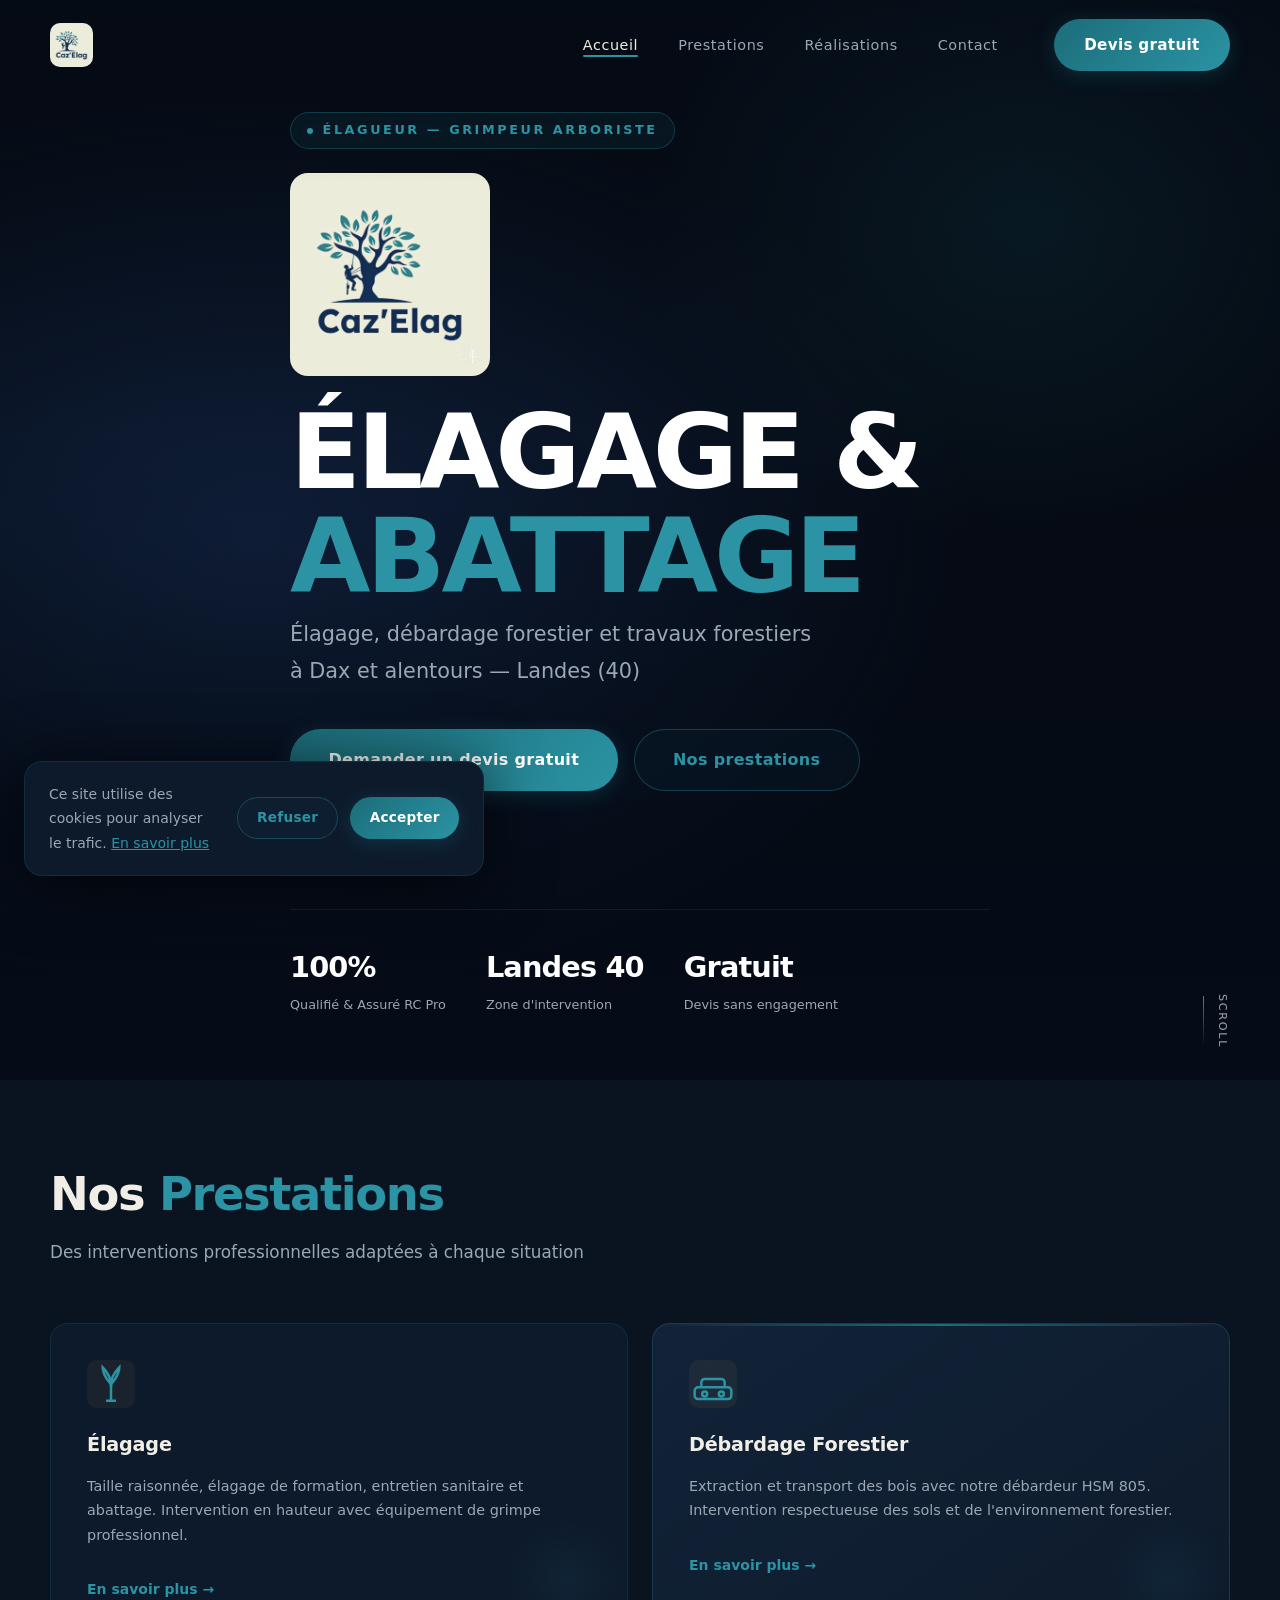
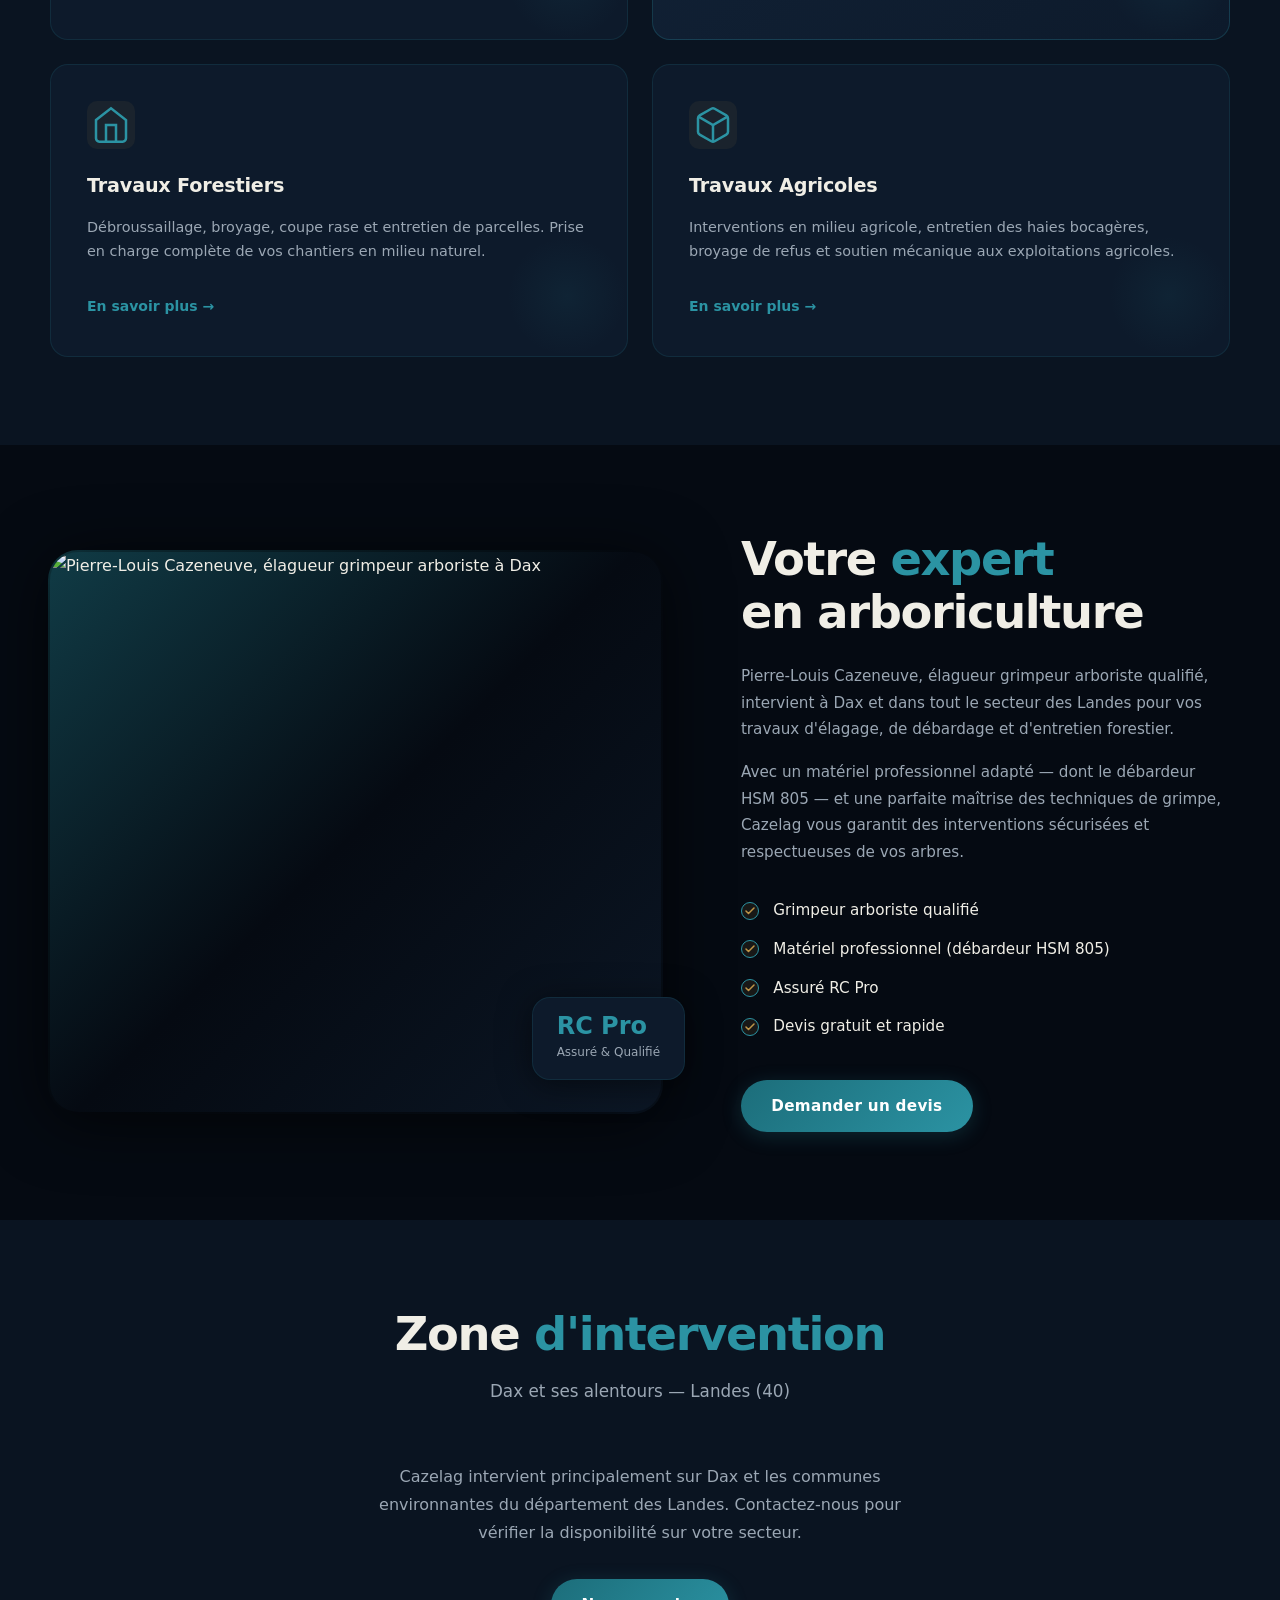
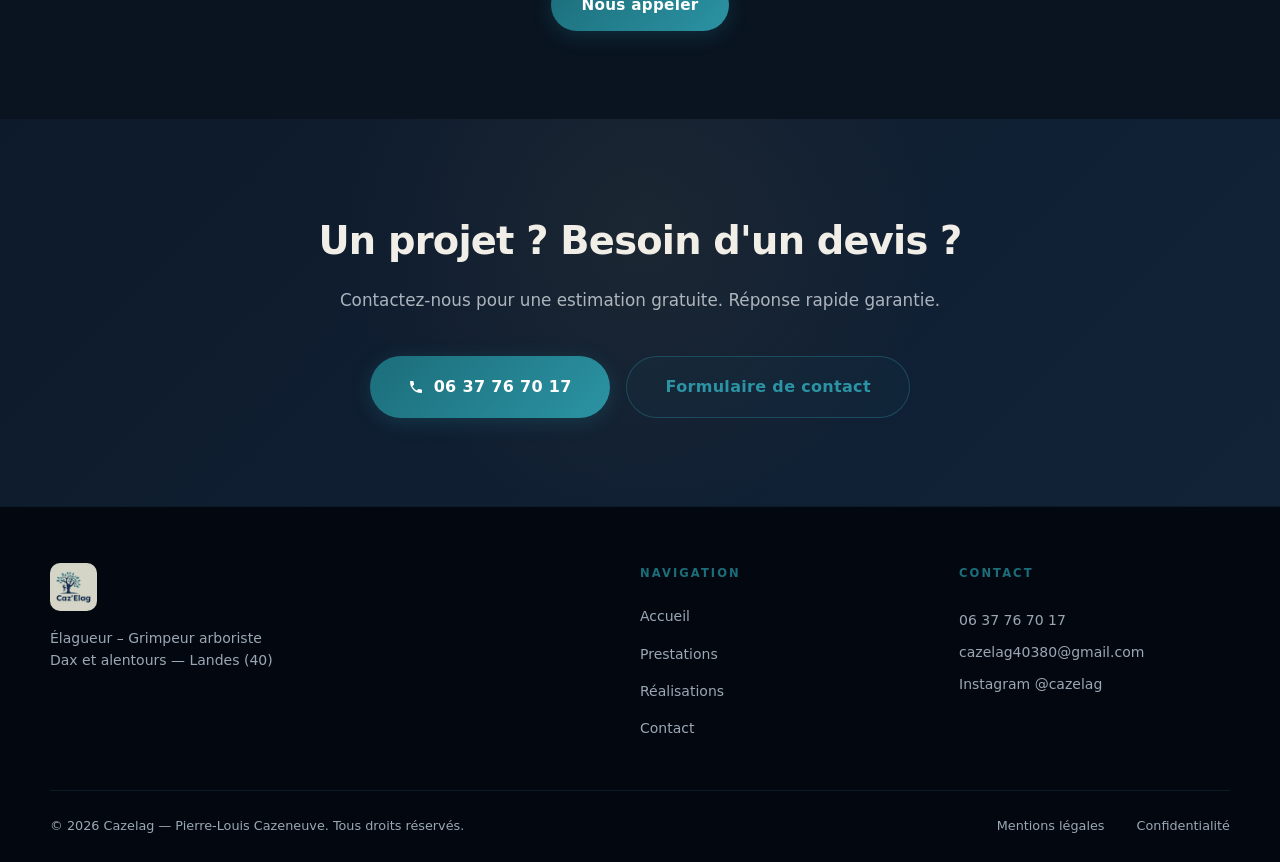
==== index.html @ 1420a5d1 "Initial commit - Site Cazeneuve Espaces Verts" ====
<!DOCTYPE html>
<html lang="fr">
<head>
  <meta charset="UTF-8">
  <meta name="viewport" content="width=device-width, initial-scale=1.0">
  <meta name="description" content="Cazelag - Élagueur grimpeur arboriste à Dax et alentours (Landes 40). Élagage, débardage forestier, travaux forestiers. Devis gratuit : 06 37 76 70 17">
  <meta name="robots" content="index, follow">
  <title>Cazelag | Élagueur Grimpeur Arboriste — Dax, Landes (40)</title>

  <!-- Open Graph -->
  <meta property="og:title" content="Cazelag | Élagueur Grimpeur Arboriste — Dax">
  <meta property="og:description" content="Élagage, débardage forestier et travaux forestiers à Dax et alentours. Devis gratuit.">
  <meta property="og:type" content="website">
  <meta property="og:url" content="https://www.cazelag.fr/">
  <meta property="og:image" content="https://www.cazelag.fr/images/hero/og-image.jpg">
  <meta property="og:locale" content="fr_FR">

  <!-- Twitter Card -->
  <meta name="twitter:card" content="summary_large_image">
  <meta name="twitter:title" content="Cazelag | Élagueur Grimpeur Arboriste — Dax">
  <meta name="twitter:description" content="Élagage, débardage forestier et travaux forestiers à Dax et alentours.">

  <!-- Canonical -->
  <link rel="canonical" href="https://www.cazelag.fr/">

  <!-- Favicon -->
  <link rel="icon" type="image/x-icon" href="/images/icons/favicon.ico">
  <link rel="apple-touch-icon" href="/images/icons/apple-touch-icon.png">

  <!-- CSS -->
  <link rel="stylesheet" href="css/reset.css">
  <link rel="stylesheet" href="css/style.css?v=4">

  <!-- Schema.org LocalBusiness -->
  <script type="application/ld+json">
  {
    "@context": "https://schema.org",
    "@type": "LocalBusiness",
    "name": "Cazelag",
    "description": "Élagueur grimpeur arboriste à Dax et alentours, Landes (40). Élagage, débardage forestier, travaux forestiers.",
    "telephone": "+33637767017",
    "email": "cazelag40380@gmail.com",
    "address": {
      "@type": "PostalAddress",
      "addressLocality": "Dax",
      "addressRegion": "Landes",
      "postalCode": "40100",
      "addressCountry": "FR"
    },
    "geo": {
      "@type": "GeoCoordinates",
      "latitude": 43.7102,
      "longitude": -1.0528
    },
    "url": "https://www.cazelag.fr",
    "sameAs": ["https://www.instagram.com/cazelag/"],
    "priceRange": "€€",
    "openingHoursSpecification": {
      "@type": "OpeningHoursSpecification",
      "dayOfWeek": ["Monday","Tuesday","Wednesday","Thursday","Friday"],
      "opens": "08:00",
      "closes": "18:00"
    }
  }
  </script>
</head>
<body>

  <!-- ====== HEADER ====== -->
  <header class="header" id="header">
    <nav class="nav container">
      <a href="index.html" class="nav__logo" aria-label="Cazelag - Accueil">
        <img src="images/icons/logo.jpg" alt="Cazelag" height="44">
      </a>
      <ul class="nav__menu" id="nav-menu" role="list">
        <li><a href="index.html" class="nav__link active">Accueil</a></li>
        <li><a href="prestations.html" class="nav__link">Prestations</a></li>
        <li><a href="realisations.html" class="nav__link">Réalisations</a></li>
        <li><a href="contact.html" class="nav__link">Contact</a></li>
      </ul>
      <a href="contact.html" class="btn btn--primary nav__cta">Devis gratuit</a>
      <button class="nav__burger" id="nav-burger" aria-label="Ouvrir le menu" aria-expanded="false" aria-controls="nav-menu">
        <span></span><span></span><span></span>
      </button>
    </nav>
  </header>

  <main>

    <!-- ====== HERO ====== -->
    <section class="hero" aria-label="Présentation Cazelag">
      <div class="container hero__content">
        <p class="hero__eyebrow">
          <span aria-hidden="true"></span>
          Élagueur — Grimpeur arboriste
        </p>
        <img src="images/icons/logo.jpg" alt="Cazelag" class="hero__logo">
        <h1 class="hero__title">ÉLAGAGE &amp; <span class="accent">ABATTAGE</span></h1>
        <p class="hero__subtitle-text">
          Élagage, débardage forestier et travaux forestiers<br>
          à Dax et alentours — Landes (40)
        </p>
        <div class="hero__actions">
          <a href="contact.html" class="btn btn--primary btn--lg">Demander un devis gratuit</a>
          <a href="prestations.html" class="btn btn--outline btn--lg">Nos prestations</a>
        </div>
        <a href="tel:+33637767017" class="hero__phone">
          <svg xmlns="http://www.w3.org/2000/svg" width="16" height="16" viewBox="0 0 24 24" fill="currentColor" aria-hidden="true">
            <path d="M6.6 10.8c1.4 2.8 3.8 5.1 6.6 6.6l2.2-2.2c.3-.3.7-.4 1-.2 1.1.4 2.3.6 3.6.6.6 0 1 .4 1 1V20c0 .6-.4 1-1 1-9.4 0-17-7.6-17-17 0-.6.4-1 1-1h3.5c.6 0 1 .4 1 1 0 1.3.2 2.5.6 3.6.1.3 0 .7-.2 1L6.6 10.8z"/>
          </svg>
          06 37 76 70 17
        </a>
        <div class="hero__stats">
          <div>
            <div class="hero__stat-value">100%</div>
            <div class="hero__stat-label">Qualifié &amp; Assuré RC Pro</div>
          </div>
          <div>
            <div class="hero__stat-value">Landes 40</div>
            <div class="hero__stat-label">Zone d'intervention</div>
          </div>
          <div>
            <div class="hero__stat-value">Gratuit</div>
            <div class="hero__stat-label">Devis sans engagement</div>
          </div>
        </div>
      </div>
      <div class="hero__scroll" aria-hidden="true">Scroll</div>
    </section>

    <!-- ====== SERVICES ====== -->
    <section class="services section" id="services">
      <div class="container">
        <h2 class="section__title">Nos <span>Prestations</span></h2>
        <p class="section__subtitle">Des interventions professionnelles adaptées à chaque situation</p>
        <div class="services__grid">

          <article class="service-card">
            <div class="service-card__icon" aria-hidden="true">
              <svg width="40" height="40" viewBox="0 0 24 24" fill="none" stroke="currentColor" stroke-width="1.5" xmlns="http://www.w3.org/2000/svg">
                <path d="M12 22V12"/>
                <path d="M12 12C12 7 7 2 7 2s0 5 5 10z"/>
                <path d="M12 12c0-5 5-10 5-10s0 5-5 10z"/>
                <path d="M9 22h6"/>
              </svg>
            </div>
            <h3 class="service-card__title">Élagage</h3>
            <p class="service-card__desc">Taille raisonnée, élagage de formation, entretien sanitaire et abattage. Intervention en hauteur avec équipement de grimpe professionnel.</p>
            <a href="prestations.html#elagage" class="service-card__link">En savoir plus →</a>
          </article>

          <article class="service-card service-card--featured">
            <div class="service-card__icon" aria-hidden="true">
              <svg width="40" height="40" viewBox="0 0 24 24" fill="none" stroke="currentColor" stroke-width="1.5" xmlns="http://www.w3.org/2000/svg">
                <rect x="1" y="14" width="22" height="7" rx="2"/>
                <path d="M5 14v-3a2 2 0 0 1 2-2h10a2 2 0 0 1 2 2v3"/>
                <circle cx="7" cy="18" r="1.5"/>
                <circle cx="17" cy="18" r="1.5"/>
              </svg>
            </div>
            <h3 class="service-card__title">Débardage Forestier</h3>
            <p class="service-card__desc">Extraction et transport des bois avec notre débardeur HSM 805. Intervention respectueuse des sols et de l'environnement forestier.</p>
            <a href="prestations.html#debardage" class="service-card__link">En savoir plus →</a>
          </article>

          <article class="service-card">
            <div class="service-card__icon" aria-hidden="true">
              <svg width="40" height="40" viewBox="0 0 24 24" fill="none" stroke="currentColor" stroke-width="1.5" xmlns="http://www.w3.org/2000/svg">
                <path d="M3 9l9-7 9 7v11a2 2 0 0 1-2 2H5a2 2 0 0 1-2-2z"/>
                <path d="M9 22V12h6v10"/>
              </svg>
            </div>
            <h3 class="service-card__title">Travaux Forestiers</h3>
            <p class="service-card__desc">Débroussaillage, broyage, coupe rase et entretien de parcelles. Prise en charge complète de vos chantiers en milieu naturel.</p>
            <a href="prestations.html#travaux" class="service-card__link">En savoir plus →</a>
          </article>

          <article class="service-card">
            <div class="service-card__icon" aria-hidden="true">
              <svg width="40" height="40" viewBox="0 0 24 24" fill="none" stroke="currentColor" stroke-width="1.5" xmlns="http://www.w3.org/2000/svg">
                <path d="M21 16V8a2 2 0 0 0-1-1.73l-7-4a2 2 0 0 0-2 0l-7 4A2 2 0 0 0 3 8v8a2 2 0 0 0 1 1.73l7 4a2 2 0 0 0 2 0l7-4A2 2 0 0 0 21 16z"/>
                <path d="M3.27 6.96L12 12.01l8.73-5.05"/>
                <path d="M12 22.08V12"/>
              </svg>
            </div>
            <h3 class="service-card__title">Travaux Agricoles</h3>
            <p class="service-card__desc">Interventions en milieu agricole, entretien des haies bocagères, broyage de refus et soutien mécanique aux exploitations agricoles.</p>
            <a href="prestations.html#agricole" class="service-card__link">En savoir plus →</a>
          </article>

        </div>
      </div>
    </section>

    <!-- ====== ABOUT ====== -->
    <section class="about section">
      <div class="container about__grid">
        <div class="about__image-wrap">
          <img
            class="about__image"
            src="images/hero/pierre-louis.jpg"
            alt="Pierre-Louis Cazeneuve, élagueur grimpeur arboriste à Dax"
            width="600" height="550"
            loading="lazy"
          >
          <div class="about__badge">
            <div class="about__badge-value">RC Pro</div>
            <div class="about__badge-label">Assuré &amp; Qualifié</div>
          </div>
        </div>
        <div class="about__content">
          <h2 class="section__title">Votre <span>expert</span><br>en arboriculture</h2>
          <p>Pierre-Louis Cazeneuve, élagueur grimpeur arboriste qualifié, intervient à Dax et dans tout le secteur des Landes pour vos travaux d'élagage, de débardage et d'entretien forestier.</p>
          <p>Avec un matériel professionnel adapté — dont le débardeur HSM 805 — et une parfaite maîtrise des techniques de grimpe, Cazelag vous garantit des interventions sécurisées et respectueuses de vos arbres.</p>
          <ul class="about__list" role="list">
            <li>Grimpeur arboriste qualifié</li>
            <li>Matériel professionnel (débardeur HSM 805)</li>
            <li>Assuré RC Pro</li>
            <li>Devis gratuit et rapide</li>
          </ul>
          <a href="contact.html" class="btn btn--primary">Demander un devis</a>
        </div>
      </div>
    </section>

    <!-- ====== ZONE ====== -->
    <section class="zone section">
      <div class="container">
        <h2 class="section__title">Zone <span>d'intervention</span></h2>
        <p class="section__subtitle">Dax et ses alentours — Landes (40)</p>
        <div class="zone__content">
          <p>Cazelag intervient principalement sur Dax et les communes environnantes du département des Landes. Contactez-nous pour vérifier la disponibilité sur votre secteur.</p>
          <a href="tel:+33637767017" class="btn btn--primary">Nous appeler</a>
        </div>
      </div>
    </section>

    <!-- ====== CTA ====== -->
    <section class="cta section">
      <div class="container cta__content">
        <h2>Un projet ? Besoin d'un devis ?</h2>
        <p>Contactez-nous pour une estimation gratuite. Réponse rapide garantie.</p>
        <div class="cta__actions">
          <a href="tel:+33637767017" class="btn btn--primary btn--lg">
            <svg xmlns="http://www.w3.org/2000/svg" width="16" height="16" viewBox="0 0 24 24" fill="currentColor" aria-hidden="true">
              <path d="M6.6 10.8c1.4 2.8 3.8 5.1 6.6 6.6l2.2-2.2c.3-.3.7-.4 1-.2 1.1.4 2.3.6 3.6.6.6 0 1 .4 1 1V20c0 .6-.4 1-1 1-9.4 0-17-7.6-17-17 0-.6.4-1 1-1h3.5c.6 0 1 .4 1 1 0 1.3.2 2.5.6 3.6.1.3 0 .7-.2 1L6.6 10.8z"/>
            </svg>
            06 37 76 70 17
          </a>
          <a href="contact.html" class="btn btn--outline btn--lg">Formulaire de contact</a>
        </div>
      </div>
    </section>

  </main>

  <!-- ====== FOOTER ====== -->
  <footer class="footer">
    <div class="container footer__grid">
      <div class="footer__brand">
        <img class="footer__logo-img" src="images/icons/logo.jpg" alt="Cazelag">
        <p>Élagueur – Grimpeur arboriste<br>Dax et alentours — Landes (40)</p>
      </div>
      <nav class="footer__links" aria-label="Navigation secondaire">
        <h3>Navigation</h3>
        <ul role="list">
          <li><a href="index.html">Accueil</a></li>
          <li><a href="prestations.html">Prestations</a></li>
          <li><a href="realisations.html">Réalisations</a></li>
          <li><a href="contact.html">Contact</a></li>
        </ul>
      </nav>
      <address class="footer__contact" style="font-style:normal;">
        <h3>Contact</h3>
        <a href="tel:+33637767017">06 37 76 70 17</a>
        <a href="mailto:cazelag40380@gmail.com">cazelag40380@gmail.com</a>
        <a href="https://www.instagram.com/cazelag/" target="_blank" rel="noopener noreferrer">Instagram @cazelag</a>
      </address>
    </div>
    <div class="container footer__bottom">
      <p>© <span id="year"></span> Cazelag — Pierre-Louis Cazeneuve. Tous droits réservés.</p>
      <div class="footer__legal">
        <a href="mentions-legales.html">Mentions légales</a>
        <a href="politique-confidentialite.html">Confidentialité</a>
      </div>
    </div>
  </footer>

  <!-- ====== COOKIE BANNER ====== -->
  <div class="cookie-banner" id="cookie-banner" role="dialog" aria-modal="true" aria-label="Consentement aux cookies" aria-live="polite">
    <p>Ce site utilise des cookies pour analyser le trafic. <a href="politique-confidentialite.html">En savoir plus</a></p>
    <div class="cookie-banner__actions">
      <button class="btn btn--outline btn--sm" id="cookie-refuse">Refuser</button>
      <button class="btn btn--primary btn--sm" id="cookie-accept">Accepter</button>
    </div>
  </div>

  <script src="js/main.js"></script>
</body>
</html>
---- css/style.css ----
/* ===========================
   VARIABLES
=========================== */
:root {
  /* Palette Navy Bleu & Vert Sarcelle (Logo) */
  --navy-900:   #050a12;
  --navy-800:   #0a1421;
  --navy-700:   #0d1a2b;
  --navy-600:   #122338;
  --navy-500:   #19314c;

  --teal-500:   #1c6d7a;
  --teal-400:   #2b93a3;
  --teal-300:   #49b9cc;

  --color-bg:        var(--navy-900);
  --color-bg-alt:    var(--navy-800);
  --color-bg-card:   var(--navy-700);
  --color-border:    rgba(43, 147, 163, 0.15);
  --color-accent:    var(--teal-400);
  --color-accent-dark: var(--teal-500);

  --color-text:      #f0eee6;
  --color-text-muted: #9ba7b4;
  --color-white:     #ffffff;

  --font-sans: 'Segoe UI', system-ui, -apple-system, sans-serif;

  --radius-sm:  4px;
  --radius-md:  10px;
  --radius-lg:  18px;
  --radius-xl:  28px;

  --shadow-sm: 0 2px 12px rgba(0,0,0,.3);
  --shadow:    0 4px 32px rgba(0,0,0,.5);
  --shadow-lg: 0 8px 64px rgba(0,0,0,.7);
  --glow:      0 0 40px rgba(43, 147, 163, 0.15);

  --transition: 0.28s cubic-bezier(0.4, 0, 0.2, 1);

  --container:  1180px;
  --section-py: 5.5rem;
}

/* ===========================
   BASE
=========================== */
body {
  font-family: var(--font-sans);
  background-color: var(--color-bg);
  color: var(--color-text);
  font-size: 1rem;
  line-height: 1.75;
}

::selection {
  background: var(--teal-500);
  color: var(--navy-900);
}

.container {
  width: min(var(--container), 100% - 2.5rem);
  margin-inline: auto;
}

.section {
  padding-block: var(--section-py);
}

.section__title {
  font-size: clamp(1.9rem, 4vw, 2.9rem);
  font-weight: 800;
  letter-spacing: -0.03em;
  line-height: 1.15;
  margin-bottom: 1rem;
}

.section__title span { color: var(--color-accent); }

.section__subtitle {
  color: var(--color-text-muted);
  font-size: 1.05rem;
  margin-bottom: 3.5rem;
  max-width: 560px;
}

/* ===========================
   BUTTONS
=========================== */
.btn {
  display: inline-flex;
  align-items: center;
  gap: .6rem;
  padding: .8rem 1.9rem;
  border-radius: 100px;
  font-weight: 700;
  font-size: .95rem;
  letter-spacing: .02em;
  transition: all var(--transition);
  white-space: nowrap;
  position: relative;
  overflow: hidden;
}

.btn--primary {
  background: linear-gradient(135deg, var(--teal-500), var(--teal-400));
  color: var(--color-white);
  box-shadow: 0 4px 20px rgba(43, 147, 163, 0.22);
}
.btn--primary:hover {
  transform: translateY(-2px);
  box-shadow: 0 8px 32px rgba(43, 147, 163, 0.35);
  background: linear-gradient(135deg, var(--teal-400), var(--teal-300));
}

.btn--outline {
  border: 1.5px solid rgba(43, 147, 163, 0.35);
  color: var(--teal-400);
  background: rgba(43, 147, 163, 0.04);
}
.btn--outline:hover {
  border-color: var(--teal-400);
  background: rgba(43, 147, 163, 0.1);
  transform: translateY(-2px);
}

.btn--lg { padding: 1rem 2.4rem; font-size: 1rem; }
.btn--sm { padding: .5rem 1.2rem; font-size: .85rem; }

/* ===========================
   HEADER / NAV
=========================== */
.header {
  position: fixed;
  top: 0;
  width: 100%;
  z-index: 1000;
  padding: 1.2rem 0;
  transition: all var(--transition);
}

.header.scrolled {
  background: rgba(5, 12, 24, 0.9);
  backdrop-filter: blur(20px);
  -webkit-backdrop-filter: blur(20px);
  border-bottom: 1px solid var(--color-border);
  padding: .85rem 0;
}

.nav {
  display: flex;
  align-items: center;
  gap: 2rem;
}

.nav__logo {
  display: flex;
  align-items: center;
  flex-shrink: 0;
}

.nav__logo img {
  height: 44px;
  width: auto;
  object-fit: contain;
  border-radius: var(--radius-md);
  transition: opacity var(--transition);
}
.nav__logo img:hover { opacity: .85; }

.nav__menu {
  display: flex;
  gap: 2.5rem;
  margin-left: auto;
}

.nav__link {
  font-weight: 500;
  font-size: .9rem;
  letter-spacing: .04em;
  color: var(--color-text-muted);
  transition: color var(--transition);
  position: relative;
  padding-bottom: 2px;
}
.nav__link::after {
  content: '';
  position: absolute;
  bottom: -2px;
  left: 0;
  width: 0;
  height: 2px;
  background: var(--color-accent);
  border-radius: 2px;
  transition: width var(--transition);
}
.nav__link:hover,
.nav__link.active {
  color: var(--color-text);
}
.nav__link:hover::after,
.nav__link.active::after {
  width: 100%;
}

.nav__cta { margin-left: 1.5rem; }

.nav__burger {
  display: none;
  flex-direction: column;
  gap: 5px;
  padding: .5rem;
  margin-left: auto;
}
.nav__burger span {
  display: block;
  width: 22px;
  height: 2px;
  background: var(--color-text);
  transition: all var(--transition);
  border-radius: 2px;
}
.nav__burger.open span:nth-child(1) { transform: translateY(7px) rotate(45deg); }
.nav__burger.open span:nth-child(2) { opacity: 0; transform: scaleX(0); }
.nav__burger.open span:nth-child(3) { transform: translateY(-7px) rotate(-45deg); }

/* ===========================
   HERO
=========================== */
.hero {
  position: relative;
  min-height: 100vh;
  display: flex;
  align-items: center;
  overflow: hidden;
}

/* Fond avec dégradé + texture */
.hero::before {
  content: '';
  position: absolute;
  inset: 0;
  background:
    radial-gradient(ellipse 80% 60% at 20% 50%, rgba(30, 61, 114, 0.5) 0%, transparent 70%),
    radial-gradient(ellipse 50% 50% at 80% 20%, rgba(42, 181, 195, 0.12) 0%, transparent 60%),
    url('../images/hero/hero-bg.jpg') center/cover no-repeat;
  z-index: 0;
}
.hero::after {
  content: '';
  position: absolute;
  inset: 0;
  background: linear-gradient(
    to bottom,
    rgba(5, 12, 24, 0.5) 0%,
    rgba(5, 12, 24, 0.2) 40%,
    rgba(5, 12, 24, 0.85) 100%
  );
  z-index: 0;
}

.hero__content {
  position: relative;
  z-index: 1;
  padding-top: 7rem;
  padding-bottom: 4rem;
  max-width: 700px;
}

.hero__eyebrow {
  display: inline-flex;
  align-items: center;
  gap: .6rem;
  font-size: .8rem;
  font-weight: 700;
  letter-spacing: .2em;
  text-transform: uppercase;
  color: var(--teal-400);
  border: 1px solid rgba(43, 147, 163, 0.3);
  border-radius: 100px;
  padding: .4rem 1rem;
  margin-bottom: 1.5rem;
  backdrop-filter: blur(8px);
  background: rgba(43, 147, 163, 0.08);
}
.hero__eyebrow span {
  width: 6px;
  height: 6px;
  background: var(--teal-400);
  border-radius: 50%;
  animation: pulse 2s ease-in-out infinite;
}
@keyframes pulse {
  0%, 100% { opacity: 1; transform: scale(1); }
  50% { opacity: .5; transform: scale(1.3); }
}

.hero__logo {
  width: 200px;
  height: auto;
  margin-bottom: 1.5rem;
  border-radius: var(--radius-lg);
  display: block;
}

.hero__title {
  font-size: clamp(3rem, 9vw, 6.5rem);
  font-weight: 900;
  letter-spacing: -0.04em;
  line-height: 1;
  color: var(--color-white);
  margin-bottom: .5rem;
}
.hero__title .accent { color: var(--teal-400); }

.hero__subtitle-text {
  font-size: clamp(1rem, 2.5vw, 1.3rem);
  color: var(--color-text-muted);
  margin-bottom: 2.5rem;
  font-weight: 400;
}

.hero__actions {
  display: flex;
  flex-wrap: wrap;
  gap: 1rem;
  margin-bottom: 2.5rem;
}

.hero__phone {
  display: inline-flex;
  align-items: center;
  gap: .6rem;
  color: var(--color-text-muted);
  font-size: .9rem;
  transition: color var(--transition);
}
.hero__phone svg { color: var(--teal-400); }
.hero__phone:hover { color: var(--teal-400); }

/* Stats hero */
.hero__stats {
  display: flex;
  gap: 2.5rem;
  margin-top: 3rem;
  padding-top: 2rem;
  border-top: 1px solid var(--color-border);
}
.hero__stat-value {
  font-size: 1.8rem;
  font-weight: 800;
  color: var(--color-white);
  letter-spacing: -0.03em;
}
.hero__stat-label {
  font-size: .8rem;
  color: var(--color-text-muted);
  margin-top: .1rem;
}

.hero__scroll {
  position: absolute;
  bottom: 2rem;
  right: 3rem;
  z-index: 1;
  display: flex;
  flex-direction: column;
  align-items: center;
  gap: .5rem;
  color: var(--color-text-muted);
  font-size: .7rem;
  letter-spacing: .15em;
  text-transform: uppercase;
  writing-mode: vertical-rl;
}
.hero__scroll::after {
  content: '';
  display: block;
  width: 1px;
  height: 50px;
  background: linear-gradient(to bottom, var(--teal-400), transparent);
  animation: scrollLine 1.8s ease-in-out infinite;
}
@keyframes scrollLine {
  0% { transform: scaleY(0); transform-origin: top; opacity: 1; }
  100% { transform: scaleY(1); transform-origin: top; opacity: 0; }
}

/* ===========================
   SERVICES
=========================== */
.services { background: var(--color-bg-alt); }

.services__grid {
  display: grid;
  grid-template-columns: repeat(2, 1fr);
  gap: 1.5rem;
}

.service-card {
  background: var(--color-bg-card);
  border: 1px solid var(--color-border);
  border-radius: var(--radius-lg);
  padding: 2.25rem;
  transition: all var(--transition);
  position: relative;
  overflow: hidden;
  cursor: default;
}
.service-card::before {
  content: '';
  position: absolute;
  top: 0;
  left: 0;
  right: 0;
  height: 2px;
  background: linear-gradient(90deg, transparent, var(--teal-500), transparent);
  opacity: 0;
  transition: opacity var(--transition);
}
.service-card::after {
  content: '';
  position: absolute;
  bottom: 0;
  right: 0;
  width: 120px;
  height: 120px;
  background: radial-gradient(circle, rgba(43, 147, 163, 0.08) 0%, transparent 70%);
  border-radius: 50%;
  transition: all var(--transition);
}
.service-card:hover {
  border-color: rgba(43, 147, 163, 0.3);
  transform: translateY(-6px);
  box-shadow: var(--shadow), var(--glow);
}
.service-card:hover::before { opacity: 1; }
.service-card--featured {
  border-color: rgba(43, 147, 163, 0.25);
  background: linear-gradient(145deg, var(--navy-600), var(--navy-700));
}
.service-card--featured::before { opacity: 1; }

.service-card__number {
  font-size: .75rem;
  font-weight: 700;
  letter-spacing: .2em;
  color: var(--teal-500);
  margin-bottom: 1.25rem;
  opacity: .7;
}

.service-card__icon {
  color: var(--color-accent);
  margin-bottom: 1.25rem;
  width: 48px;
  height: 48px;
  background: rgba(190, 149, 72, 0.07);
  border-radius: var(--radius-md);
  display: flex;
  align-items: center;
  justify-content: center;
  transition: background var(--transition);
}
.service-card:hover .service-card__icon {
  background: rgba(190, 149, 72, 0.1);
}

.service-card__title {
  font-size: 1.2rem;
  font-weight: 700;
  margin-bottom: .75rem;
  color: var(--color-text);
  letter-spacing: -0.01em;
}

.service-card__desc {
  color: var(--color-text-muted);
  font-size: .9rem;
  line-height: 1.7;
  margin-bottom: 1.75rem;
}

.service-card__link {
  color: var(--teal-400);
  font-weight: 600;
  font-size: .875rem;
  display: inline-flex;
  align-items: center;
  gap: .4rem;
  transition: gap var(--transition);
}
.service-card__link:hover { gap: .8rem; }

/* ===========================
   ABOUT
=========================== */
.about__grid {
  display: grid;
  grid-template-columns: 1fr 1fr;
  gap: 5rem;
  align-items: center;
}

.about__image-wrap {
  position: relative;
}
.about__image-wrap::before {
  content: '';
  position: absolute;
  inset: -2px;
  border-radius: calc(var(--radius-xl) + 2px);
  background: linear-gradient(135deg, var(--teal-500), transparent, var(--navy-600));
  z-index: 0;
  opacity: .5;
}
.about__image {
  position: relative;
  z-index: 1;
  width: 100%;
  height: 560px;
  object-fit: cover;
  border-radius: var(--radius-xl);
  box-shadow: var(--shadow-lg);
  display: block;
}

/* Badge flottant */
.about__badge {
  position: absolute;
  bottom: 2rem;
  right: -1.5rem;
  background: var(--color-bg-card);
  border: 1px solid var(--color-border);
  border-radius: var(--radius-lg);
  padding: 1rem 1.5rem;
  z-index: 2;
  box-shadow: var(--shadow);
  backdrop-filter: blur(12px);
}
.about__badge-value {
  font-size: 1.5rem;
  font-weight: 800;
  color: var(--teal-400);
  line-height: 1;
}
.about__badge-label {
  font-size: .75rem;
  color: var(--color-text-muted);
  margin-top: .25rem;
}

.about__content .section__title { margin-bottom: 1.5rem; }
.about__content p {
  color: var(--color-text-muted);
  margin-bottom: 1rem;
  font-size: .95rem;
}

.about__list {
  display: flex;
  flex-direction: column;
  gap: .75rem;
  margin: 2rem 0 2.5rem;
}
.about__list li {
  display: flex;
  align-items: center;
  gap: .9rem;
  font-size: .95rem;
}
.about__list li::before {
  content: '';
  width: 18px;
  height: 18px;
  background: rgba(190, 149, 72, 0.1);
  border: 1.5px solid var(--teal-400);
  border-radius: 50%;
  flex-shrink: 0;
  background-image: url("data:image/svg+xml,%3Csvg xmlns='http://www.w3.org/2000/svg' viewBox='0 0 10 8' fill='none'%3E%3Cpath d='M1 4l2.5 2.5L9 1' stroke='%23be9548' stroke-width='1.5' stroke-linecap='round' stroke-linejoin='round'/%3E%3C/svg%3E");
  background-repeat: no-repeat;
  background-position: center;
  background-size: 10px;
}

/* ===========================
   ZONE
=========================== */
.zone {
  background: var(--color-bg-alt);
  text-align: center;
}
.zone .section__subtitle { margin-inline: auto; }
.zone__content {
  max-width: 580px;
  margin: 0 auto;
}
.zone__content p {
  color: var(--color-text-muted);
  margin-bottom: 2rem;
}

/* ===========================
   CTA
=========================== */
.cta {
  position: relative;
  overflow: hidden;
  background: linear-gradient(135deg, var(--navy-700) 0%, var(--navy-600) 100%);
  text-align: center;
}
.cta::before {
  content: '';
  position: absolute;
  top: -50%;
  left: 50%;
  transform: translateX(-50%);
  width: 600px;
  height: 600px;
  background: radial-gradient(circle, rgba(190, 149, 72, 0.07) 0%, transparent 70%);
  pointer-events: none;
}
.cta__content { position: relative; z-index: 1; }
.cta__content h2 {
  font-size: clamp(1.6rem, 3.5vw, 2.4rem);
  font-weight: 800;
  margin-bottom: .75rem;
  letter-spacing: -0.02em;
}
.cta__content p {
  color: rgba(238, 243, 248, 0.7);
  margin-bottom: 2.5rem;
  font-size: 1.05rem;
}
.cta__actions {
  display: flex;
  justify-content: center;
  flex-wrap: wrap;
  gap: 1rem;
}

/* ===========================
   FOOTER
=========================== */
.footer {
  background: #030810;
  border-top: 1px solid var(--color-border);
  padding-top: 3.5rem;
}

.footer__grid {
  display: grid;
  grid-template-columns: 2fr 1fr 1fr;
  gap: 3rem;
  padding-bottom: 3rem;
  border-bottom: 1px solid var(--color-border);
}

.footer__logo-img {
  height: 48px;
  width: auto;
  margin-bottom: 1rem;
  border-radius: var(--radius-md);
  opacity: .9;
}
.footer__brand p {
  color: var(--color-text-muted);
  font-size: .875rem;
  line-height: 1.6;
}

.footer__links h3,
.footer__contact h3 {
  font-size: .72rem;
  font-weight: 700;
  letter-spacing: .18em;
  text-transform: uppercase;
  color: var(--teal-500);
  margin-bottom: 1.25rem;
}
.footer__links ul {
  display: flex;
  flex-direction: column;
  gap: .6rem;
}
.footer__links a,
.footer__contact a {
  color: var(--color-text-muted);
  font-size: .875rem;
  transition: color var(--transition);
  display: block;
  padding: .1rem 0;
}
.footer__links a:hover,
.footer__contact a:hover { color: var(--teal-400); }

.footer__contact {
  display: flex;
  flex-direction: column;
  gap: .25rem;
}

.footer__bottom {
  display: flex;
  justify-content: space-between;
  align-items: center;
  flex-wrap: wrap;
  gap: 1rem;
  padding: 1.5rem 0;
}
.footer__bottom p {
  color: var(--color-text-muted);
  font-size: .8rem;
}
.footer__legal {
  display: flex;
  gap: 2rem;
}
.footer__legal a {
  color: var(--color-text-muted);
  font-size: .8rem;
  transition: color var(--transition);
}
.footer__legal a:hover { color: var(--teal-400); }

/* ===========================
   COOKIE BANNER
=========================== */
.cookie-banner {
  position: fixed;
  bottom: 1.5rem;
  left: 1.5rem;
  max-width: 460px;
  background: var(--color-bg-card);
  border: 1px solid var(--color-border);
  border-radius: var(--radius-lg);
  padding: 1.25rem 1.5rem;
  display: flex;
  align-items: center;
  gap: 1.5rem;
  box-shadow: var(--shadow-lg);
  z-index: 9999;
  backdrop-filter: blur(16px);
  transition: opacity var(--transition), transform var(--transition);
}
.cookie-banner.hidden {
  opacity: 0;
  pointer-events: none;
  transform: translateY(8px);
}
.cookie-banner p {
  font-size: .875rem;
  color: var(--color-text-muted);
  flex: 1;
}
.cookie-banner p a { color: var(--teal-400); text-decoration: underline; }
.cookie-banner__actions {
  display: flex;
  gap: .75rem;
  flex-shrink: 0;
}

/* ===========================
   RESPONSIVE
=========================== */
@media (max-width: 1024px) {
  .services__grid { grid-template-columns: 1fr 1fr; }
}

@media (max-width: 900px) {
  .nav__menu, .nav__cta { display: none; }
  .nav__burger { display: flex; }

  .nav__menu.open {
    display: flex;
    flex-direction: column;
    position: fixed;
    inset: 0;
    background: rgba(5, 12, 24, 0.98);
    backdrop-filter: blur(20px);
    align-items: center;
    justify-content: center;
    gap: 2.5rem;
    z-index: 999;
  }
  .nav__menu.open .nav__link {
    font-size: 1.6rem;
    font-weight: 700;
    color: var(--color-text);
  }
  .nav__menu.open .nav__link::after { display: none; }
  .nav__burger { z-index: 1000; }

  .about__grid { grid-template-columns: 1fr; gap: 2.5rem; }
  .about__image { height: 380px; }
  .about__badge { right: 1rem; }

  .hero__stats { gap: 1.5rem; }
  .hero__scroll { display: none; }

  .footer__grid { grid-template-columns: 1fr 1fr; }
  .footer__brand { grid-column: 1 / -1; }
}

@media (max-width: 640px) {
  :root { --section-py: 3.5rem; }

  .services__grid { grid-template-columns: 1fr; }

  .hero__title { letter-spacing: -0.03em; }
  .hero__actions { flex-direction: column; }
  .hero__actions .btn { justify-content: center; }
  .hero__stats { flex-wrap: wrap; gap: 1.25rem; }

  .footer__grid { grid-template-columns: 1fr; }
  .footer__bottom { flex-direction: column; text-align: center; }
  .footer__legal { justify-content: center; }

  .cookie-banner { flex-direction: column; gap: .75rem; bottom: 0; left: 0; right: 0; max-width: 100%; border-radius: var(--radius-lg) var(--radius-lg) 0 0; }
  .cookie-banner__actions { width: 100%; justify-content: flex-end; }
}
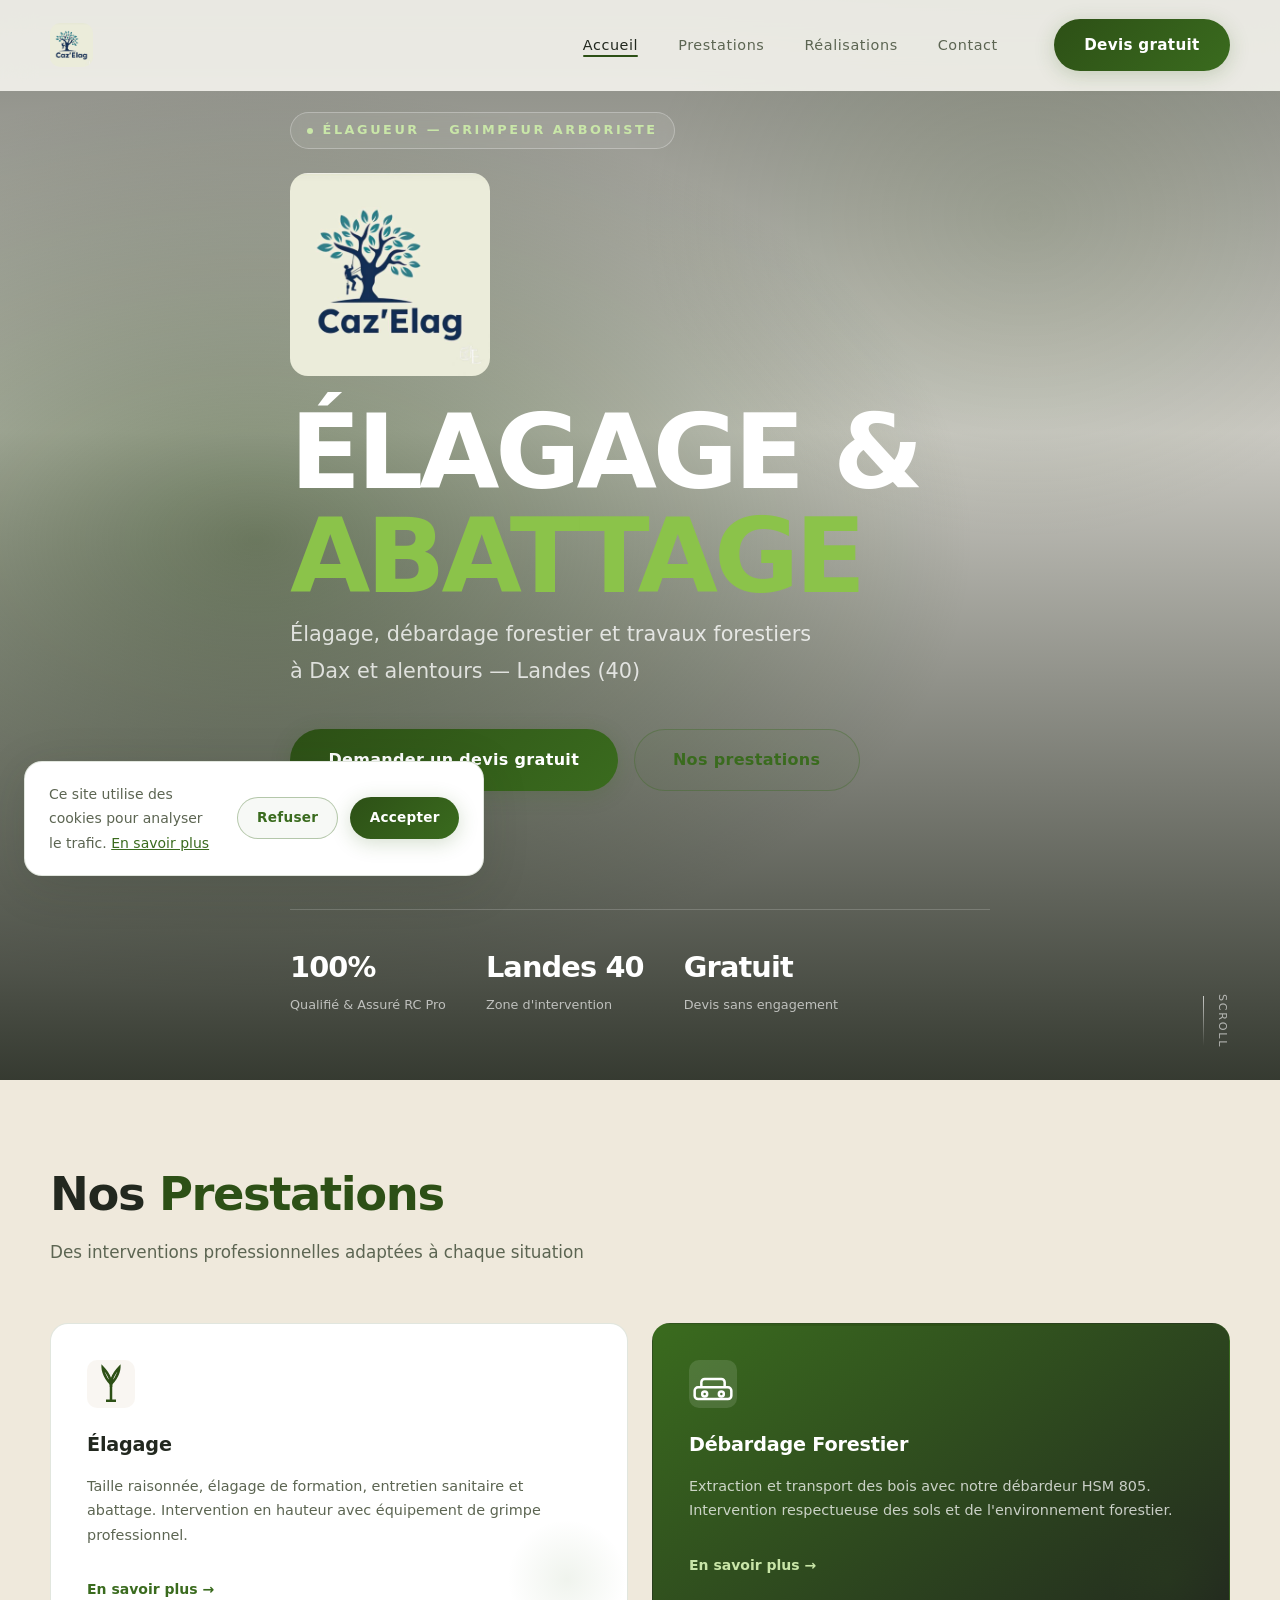
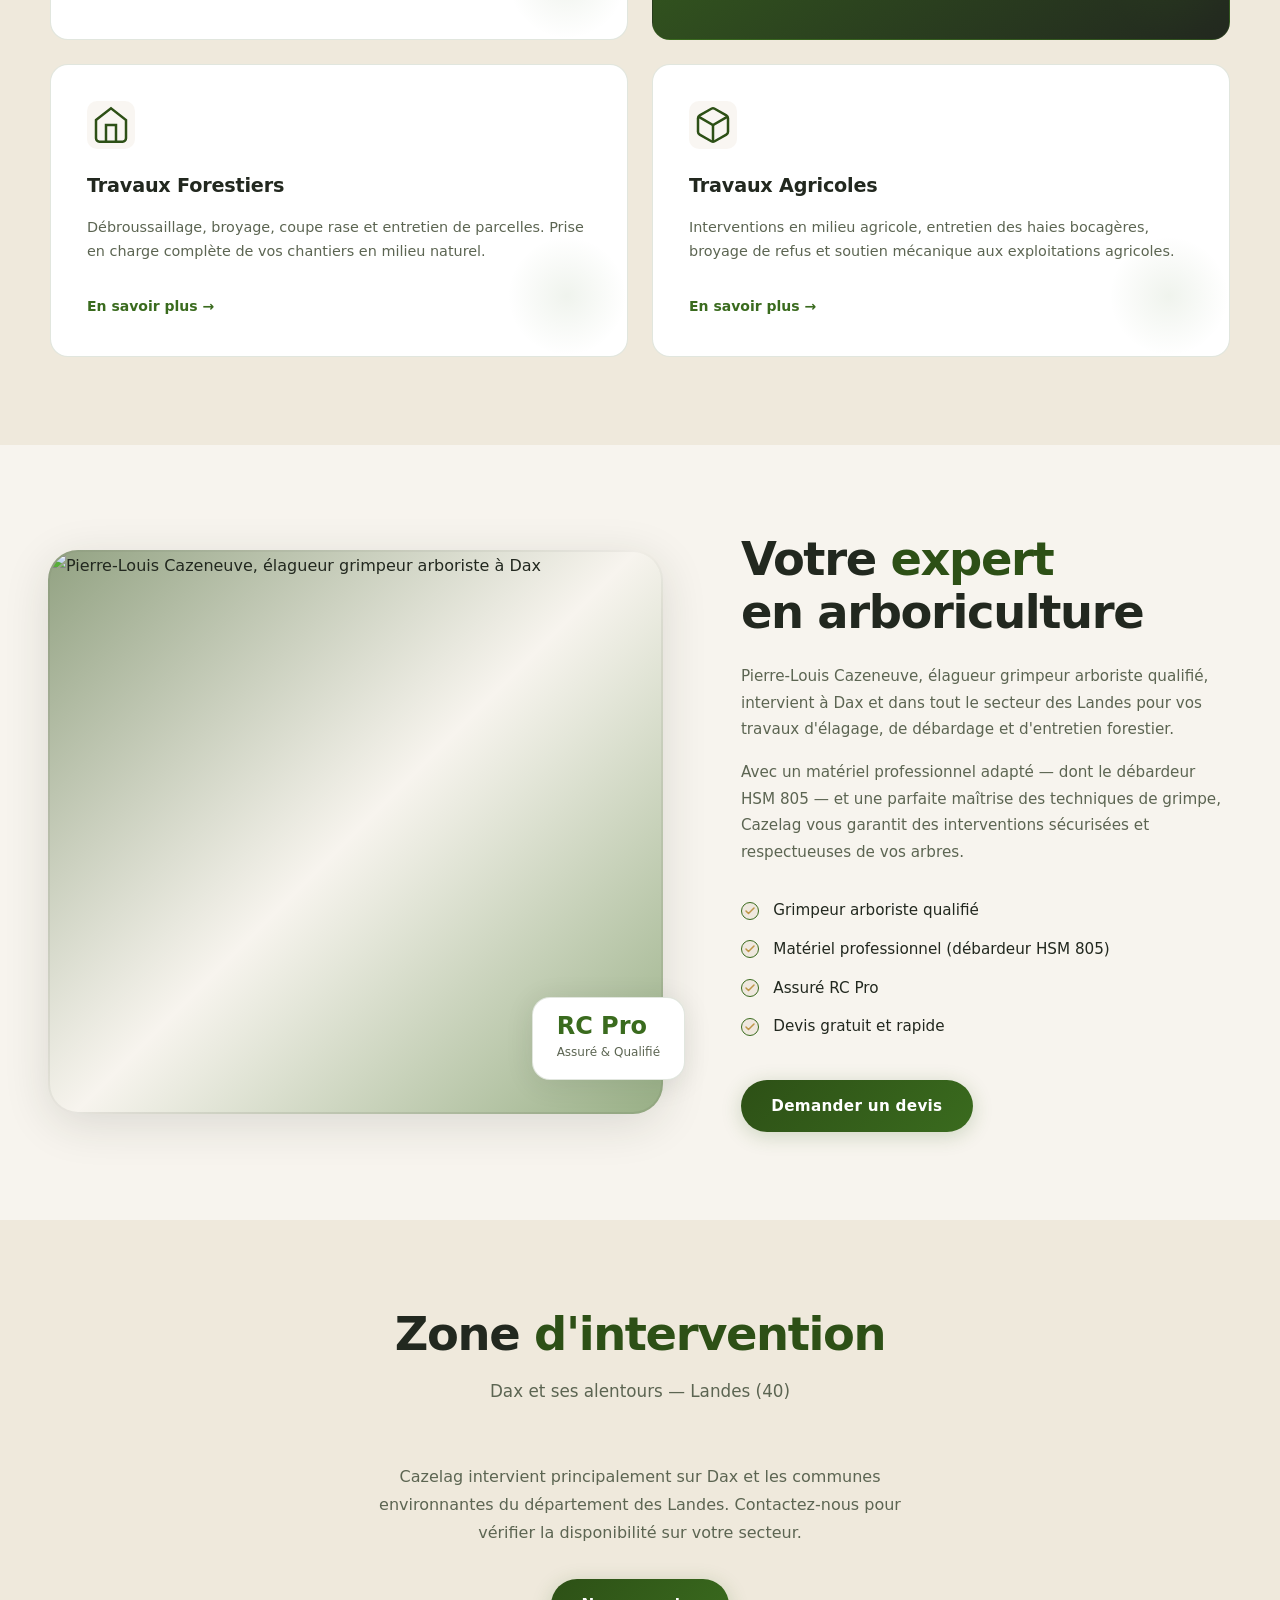
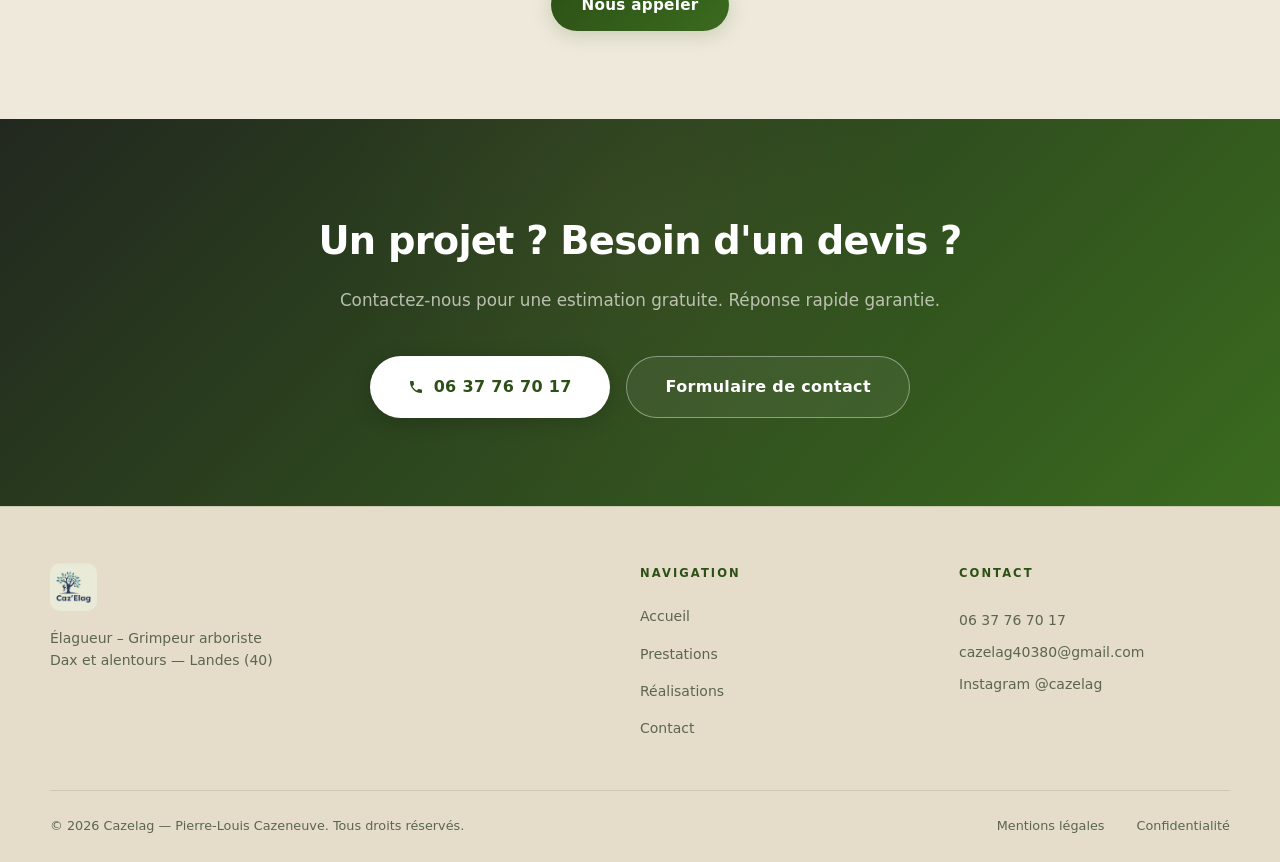
==== commit 61183132: "Refonte visuelle Forêt & Nature + réparation du formulaire de contact - Nouvelle palette (crème/vert" ====
--- a/index.html
+++ b/index.html
@@ -11,17 +11,19 @@
   <meta property="og:title" content="Cazelag | Élagueur Grimpeur Arboriste — Dax">
   <meta property="og:description" content="Élagage, débardage forestier et travaux forestiers à Dax et alentours. Devis gratuit.">
   <meta property="og:type" content="website">
-  <meta property="og:url" content="https://www.cazelag.fr/">
-  <meta property="og:image" content="https://www.cazelag.fr/images/hero/og-image.jpg">
+  <meta property="og:url" content="https://site-elagueur.vercel.app/">
+  <meta property="og:image" content="https://site-elagueur.vercel.app/images/hero/pierre-louis.jpg">
   <meta property="og:locale" content="fr_FR">
 
   <!-- Twitter Card -->
   <meta name="twitter:card" content="summary_large_image">
   <meta name="twitter:title" content="Cazelag | Élagueur Grimpeur Arboriste — Dax">
   <meta name="twitter:description" content="Élagage, débardage forestier et travaux forestiers à Dax et alentours.">
+  <meta name="twitter:url" content="https://site-elagueur.vercel.app/">
+  <meta name="twitter:image" content="https://site-elagueur.vercel.app/images/hero/pierre-louis.jpg">
 
   <!-- Canonical -->
-  <link rel="canonical" href="https://www.cazelag.fr/">
+  <link rel="canonical" href="https://site-elagueur.vercel.app/">
 
   <!-- Favicon -->
   <link rel="icon" type="image/x-icon" href="/images/icons/favicon.ico">
@@ -52,7 +54,7 @@
       "latitude": 43.7102,
       "longitude": -1.0528
     },
-    "url": "https://www.cazelag.fr",
+    "url": "https://site-elagueur.vercel.app",
     "sameAs": ["https://www.instagram.com/cazelag/"],
     "priceRange": "€€",
     "openingHoursSpecification": {
--- a/css/style.css
+++ b/css/style.css
@@ -2,26 +2,29 @@
    VARIABLES
 =========================== */
 :root {
-  /* Palette Navy Bleu & Vert Sarcelle (Logo) */
-  --navy-900:   #050a12;
-  --navy-800:   #0a1421;
-  --navy-700:   #0d1a2b;
-  --navy-600:   #122338;
-  --navy-500:   #19314c;
-
-  --teal-500:   #1c6d7a;
-  --teal-400:   #2b93a3;
-  --teal-300:   #49b9cc;
-
-  --color-bg:        var(--navy-900);
-  --color-bg-alt:    var(--navy-800);
-  --color-bg-card:   var(--navy-700);
-  --color-border:    rgba(43, 147, 163, 0.15);
-  --color-accent:    var(--teal-400);
-  --color-accent-dark: var(--teal-500);
-
-  --color-text:      #f0eee6;
-  --color-text-muted: #9ba7b4;
+  /* Palette Forêt & Nature */
+  --cream-100:  #fbf9f4;
+  --cream-200:  #f7f4ee;
+  --cream-300:  #efe9dc;
+  --cream-400:  #e5ddc9;
+
+  --forest-900: #22281f;
+  --forest-700: #2d5016;
+  --forest-600: #3a6b1e;
+  --forest-500: #4a7c23;
+
+  --wood-600:   #6b4c2a;
+  --wood-400:   #a9814f;
+
+  --color-bg:        var(--cream-200);
+  --color-bg-alt:    var(--cream-300);
+  --color-bg-card:   #ffffff;
+  --color-border:    rgba(45, 80, 22, 0.14);
+  --color-accent:    var(--forest-700);
+  --color-accent-dark: var(--forest-900);
+
+  --color-text:      var(--forest-900);
+  --color-text-muted: #5c6552;
   --color-white:     #ffffff;
 
   --font-sans: 'Segoe UI', system-ui, -apple-system, sans-serif;
@@ -31,10 +34,10 @@
   --radius-lg:  18px;
   --radius-xl:  28px;
 
-  --shadow-sm: 0 2px 12px rgba(0,0,0,.3);
-  --shadow:    0 4px 32px rgba(0,0,0,.5);
-  --shadow-lg: 0 8px 64px rgba(0,0,0,.7);
-  --glow:      0 0 40px rgba(43, 147, 163, 0.15);
+  --shadow-sm: 0 2px 12px rgba(34, 40, 31, .07);
+  --shadow:    0 4px 28px rgba(34, 40, 31, .10);
+  --shadow-lg: 0 10px 48px rgba(34, 40, 31, .14);
+  --glow:      0 0 40px rgba(45, 80, 22, 0.12);
 
   --transition: 0.28s cubic-bezier(0.4, 0, 0.2, 1);
 
@@ -54,8 +57,8 @@
 }
 
 ::selection {
-  background: var(--teal-500);
-  color: var(--navy-900);
+  background: var(--forest-700);
+  color: var(--cream-100);
 }
 
 .container {
@@ -103,24 +106,24 @@
 }
 
 .btn--primary {
-  background: linear-gradient(135deg, var(--teal-500), var(--teal-400));
+  background: linear-gradient(135deg, var(--forest-700), var(--forest-600));
   color: var(--color-white);
-  box-shadow: 0 4px 20px rgba(43, 147, 163, 0.22);
+  box-shadow: 0 4px 20px rgba(58, 107, 30, 0.22);
 }
 .btn--primary:hover {
   transform: translateY(-2px);
-  box-shadow: 0 8px 32px rgba(43, 147, 163, 0.35);
-  background: linear-gradient(135deg, var(--teal-400), var(--teal-300));
+  box-shadow: 0 8px 32px rgba(58, 107, 30, 0.35);
+  background: linear-gradient(135deg, var(--forest-600), var(--forest-500));
 }
 
 .btn--outline {
-  border: 1.5px solid rgba(43, 147, 163, 0.35);
-  color: var(--teal-400);
-  background: rgba(43, 147, 163, 0.04);
+  border: 1.5px solid rgba(58, 107, 30, 0.35);
+  color: var(--forest-600);
+  background: rgba(58, 107, 30, 0.04);
 }
 .btn--outline:hover {
-  border-color: var(--teal-400);
-  background: rgba(43, 147, 163, 0.1);
+  border-color: var(--forest-600);
+  background: rgba(58, 107, 30, 0.1);
   transform: translateY(-2px);
 }
 
@@ -136,14 +139,18 @@
   width: 100%;
   z-index: 1000;
   padding: 1.2rem 0;
+  background: rgba(251, 249, 244, 0.85);
+  backdrop-filter: blur(16px);
+  -webkit-backdrop-filter: blur(16px);
   transition: all var(--transition);
 }
 
 .header.scrolled {
-  background: rgba(5, 12, 24, 0.9);
+  background: rgba(251, 249, 244, 0.96);
   backdrop-filter: blur(20px);
   -webkit-backdrop-filter: blur(20px);
   border-bottom: 1px solid var(--color-border);
+  box-shadow: var(--shadow-sm);
   padding: .85rem 0;
 }
 
@@ -241,8 +248,8 @@
   position: absolute;
   inset: 0;
   background:
-    radial-gradient(ellipse 80% 60% at 20% 50%, rgba(30, 61, 114, 0.5) 0%, transparent 70%),
-    radial-gradient(ellipse 50% 50% at 80% 20%, rgba(42, 181, 195, 0.12) 0%, transparent 60%),
+    radial-gradient(ellipse 80% 60% at 20% 50%, rgba(45, 80, 22, 0.5) 0%, transparent 70%),
+    radial-gradient(ellipse 50% 50% at 80% 20%, rgba(74, 124, 35, 0.12) 0%, transparent 60%),
     url('../images/hero/hero-bg.jpg') center/cover no-repeat;
   z-index: 0;
 }
@@ -252,9 +259,9 @@
   inset: 0;
   background: linear-gradient(
     to bottom,
-    rgba(5, 12, 24, 0.5) 0%,
-    rgba(5, 12, 24, 0.2) 40%,
-    rgba(5, 12, 24, 0.85) 100%
+    rgba(20, 26, 16, 0.5) 0%,
+    rgba(20, 26, 16, 0.2) 40%,
+    rgba(20, 26, 16, 0.85) 100%
   );
   z-index: 0;
 }
@@ -275,18 +282,18 @@
   font-weight: 700;
   letter-spacing: .2em;
   text-transform: uppercase;
-  color: var(--teal-400);
-  border: 1px solid rgba(43, 147, 163, 0.3);
+  color: #c9e6a8;
+  border: 1px solid rgba(255, 255, 255, 0.28);
   border-radius: 100px;
   padding: .4rem 1rem;
   margin-bottom: 1.5rem;
   backdrop-filter: blur(8px);
-  background: rgba(43, 147, 163, 0.08);
+  background: rgba(255, 255, 255, 0.08);
 }
 .hero__eyebrow span {
   width: 6px;
   height: 6px;
-  background: var(--teal-400);
+  background: #c9e6a8;
   border-radius: 50%;
   animation: pulse 2s ease-in-out infinite;
 }
@@ -311,11 +318,11 @@
   color: var(--color-white);
   margin-bottom: .5rem;
 }
-.hero__title .accent { color: var(--teal-400); }
+.hero__title .accent { color: #8bc34a; }
 
 .hero__subtitle-text {
   font-size: clamp(1rem, 2.5vw, 1.3rem);
-  color: var(--color-text-muted);
+  color: rgba(255, 255, 255, 0.78);
   margin-bottom: 2.5rem;
   font-weight: 400;
 }
@@ -331,12 +338,12 @@
   display: inline-flex;
   align-items: center;
   gap: .6rem;
-  color: var(--color-text-muted);
+  color: rgba(255, 255, 255, 0.75);
   font-size: .9rem;
   transition: color var(--transition);
 }
-.hero__phone svg { color: var(--teal-400); }
-.hero__phone:hover { color: var(--teal-400); }
+.hero__phone svg { color: #8bc34a; }
+.hero__phone:hover { color: #8bc34a; }
 
 /* Stats hero */
 .hero__stats {
@@ -344,7 +351,7 @@
   gap: 2.5rem;
   margin-top: 3rem;
   padding-top: 2rem;
-  border-top: 1px solid var(--color-border);
+  border-top: 1px solid rgba(255, 255, 255, 0.18);
 }
 .hero__stat-value {
   font-size: 1.8rem;
@@ -354,7 +361,7 @@
 }
 .hero__stat-label {
   font-size: .8rem;
-  color: var(--color-text-muted);
+  color: rgba(255, 255, 255, 0.65);
   margin-top: .1rem;
 }
 
@@ -367,7 +374,7 @@
   flex-direction: column;
   align-items: center;
   gap: .5rem;
-  color: var(--color-text-muted);
+  color: rgba(255, 255, 255, 0.6);
   font-size: .7rem;
   letter-spacing: .15em;
   text-transform: uppercase;
@@ -378,7 +385,7 @@
   display: block;
   width: 1px;
   height: 50px;
-  background: linear-gradient(to bottom, var(--teal-400), transparent);
+  background: linear-gradient(to bottom, rgba(255, 255, 255, 0.7), transparent);
   animation: scrollLine 1.8s ease-in-out infinite;
 }
 @keyframes scrollLine {
@@ -414,7 +421,7 @@
   left: 0;
   right: 0;
   height: 2px;
-  background: linear-gradient(90deg, transparent, var(--teal-500), transparent);
+  background: linear-gradient(90deg, transparent, var(--forest-700), transparent);
   opacity: 0;
   transition: opacity var(--transition);
 }
@@ -425,27 +432,32 @@
   right: 0;
   width: 120px;
   height: 120px;
-  background: radial-gradient(circle, rgba(43, 147, 163, 0.08) 0%, transparent 70%);
+  background: radial-gradient(circle, rgba(58, 107, 30, 0.08) 0%, transparent 70%);
   border-radius: 50%;
   transition: all var(--transition);
 }
 .service-card:hover {
-  border-color: rgba(43, 147, 163, 0.3);
+  border-color: rgba(58, 107, 30, 0.3);
   transform: translateY(-6px);
   box-shadow: var(--shadow), var(--glow);
 }
 .service-card:hover::before { opacity: 1; }
 .service-card--featured {
-  border-color: rgba(43, 147, 163, 0.25);
-  background: linear-gradient(145deg, var(--navy-600), var(--navy-700));
+  border-color: rgba(58, 107, 30, 0.25);
+  background: linear-gradient(145deg, var(--forest-600), var(--forest-900));
 }
 .service-card--featured::before { opacity: 1; }
+.service-card--featured .service-card__icon { background: rgba(255, 255, 255, 0.12); color: #fff; }
+.service-card--featured .service-card__title,
+.service-card--featured .service-card__number { color: #fff; }
+.service-card--featured .service-card__desc { color: rgba(255, 255, 255, 0.75); }
+.service-card--featured .service-card__link { color: #c9e6a8; }
 
 .service-card__number {
   font-size: .75rem;
   font-weight: 700;
   letter-spacing: .2em;
-  color: var(--teal-500);
+  color: var(--forest-700);
   margin-bottom: 1.25rem;
   opacity: .7;
 }
@@ -455,7 +467,7 @@
   margin-bottom: 1.25rem;
   width: 48px;
   height: 48px;
-  background: rgba(190, 149, 72, 0.07);
+  background: rgba(169, 129, 79, 0.07);
   border-radius: var(--radius-md);
   display: flex;
   align-items: center;
@@ -463,7 +475,7 @@
   transition: background var(--transition);
 }
 .service-card:hover .service-card__icon {
-  background: rgba(190, 149, 72, 0.1);
+  background: rgba(169, 129, 79, 0.1);
 }
 
 .service-card__title {
@@ -482,7 +494,7 @@
 }
 
 .service-card__link {
-  color: var(--teal-400);
+  color: var(--forest-600);
   font-weight: 600;
   font-size: .875rem;
   display: inline-flex;
@@ -510,7 +522,7 @@
   position: absolute;
   inset: -2px;
   border-radius: calc(var(--radius-xl) + 2px);
-  background: linear-gradient(135deg, var(--teal-500), transparent, var(--navy-600));
+  background: linear-gradient(135deg, var(--forest-700), transparent, var(--forest-600));
   z-index: 0;
   opacity: .5;
 }
@@ -541,7 +553,7 @@
 .about__badge-value {
   font-size: 1.5rem;
   font-weight: 800;
-  color: var(--teal-400);
+  color: var(--forest-600);
   line-height: 1;
 }
 .about__badge-label {
@@ -573,8 +585,8 @@
   content: '';
   width: 18px;
   height: 18px;
-  background: rgba(190, 149, 72, 0.1);
-  border: 1.5px solid var(--teal-400);
+  background: rgba(169, 129, 79, 0.1);
+  border: 1.5px solid var(--forest-600);
   border-radius: 50%;
   flex-shrink: 0;
   background-image: url("data:image/svg+xml,%3Csvg xmlns='http://www.w3.org/2000/svg' viewBox='0 0 10 8' fill='none'%3E%3Cpath d='M1 4l2.5 2.5L9 1' stroke='%23be9548' stroke-width='1.5' stroke-linecap='round' stroke-linejoin='round'/%3E%3C/svg%3E");
@@ -606,7 +618,7 @@
 .cta {
   position: relative;
   overflow: hidden;
-  background: linear-gradient(135deg, var(--navy-700) 0%, var(--navy-600) 100%);
+  background: linear-gradient(135deg, var(--forest-900) 0%, var(--forest-600) 100%);
   text-align: center;
 }
 .cta::before {
@@ -617,18 +629,19 @@
   transform: translateX(-50%);
   width: 600px;
   height: 600px;
-  background: radial-gradient(circle, rgba(190, 149, 72, 0.07) 0%, transparent 70%);
+  background: radial-gradient(circle, rgba(169, 129, 79, 0.07) 0%, transparent 70%);
   pointer-events: none;
 }
 .cta__content { position: relative; z-index: 1; }
 .cta__content h2 {
+  color: var(--color-white);
   font-size: clamp(1.6rem, 3.5vw, 2.4rem);
   font-weight: 800;
   margin-bottom: .75rem;
   letter-spacing: -0.02em;
 }
 .cta__content p {
-  color: rgba(238, 243, 248, 0.7);
+  color: rgba(247, 244, 238, 0.7);
   margin-bottom: 2.5rem;
   font-size: 1.05rem;
 }
@@ -638,12 +651,24 @@
   flex-wrap: wrap;
   gap: 1rem;
 }
+.cta .btn--primary {
+  background: var(--color-white);
+  color: var(--forest-700);
+  box-shadow: 0 4px 20px rgba(0, 0, 0, .18);
+}
+.cta .btn--primary:hover { background: var(--cream-300); }
+.cta .btn--outline {
+  border-color: rgba(255, 255, 255, .4);
+  color: var(--color-white);
+  background: rgba(255, 255, 255, .06);
+}
+.cta .btn--outline:hover { border-color: #fff; background: rgba(255, 255, 255, .14); }
 
 /* ===========================
    FOOTER
 =========================== */
 .footer {
-  background: #030810;
+  background: var(--cream-400);
   border-top: 1px solid var(--color-border);
   padding-top: 3.5rem;
 }
@@ -675,7 +700,7 @@
   font-weight: 700;
   letter-spacing: .18em;
   text-transform: uppercase;
-  color: var(--teal-500);
+  color: var(--forest-700);
   margin-bottom: 1.25rem;
 }
 .footer__links ul {
@@ -692,7 +717,7 @@
   padding: .1rem 0;
 }
 .footer__links a:hover,
-.footer__contact a:hover { color: var(--teal-400); }
+.footer__contact a:hover { color: var(--forest-600); }
 
 .footer__contact {
   display: flex;
@@ -721,7 +746,7 @@
   font-size: .8rem;
   transition: color var(--transition);
 }
-.footer__legal a:hover { color: var(--teal-400); }
+.footer__legal a:hover { color: var(--forest-600); }
 
 /* ===========================
    COOKIE BANNER
@@ -753,7 +778,7 @@
   color: var(--color-text-muted);
   flex: 1;
 }
-.cookie-banner p a { color: var(--teal-400); text-decoration: underline; }
+.cookie-banner p a { color: var(--forest-600); text-decoration: underline; }
 .cookie-banner__actions {
   display: flex;
   gap: .75rem;
@@ -776,7 +801,7 @@
     flex-direction: column;
     position: fixed;
     inset: 0;
-    background: rgba(5, 12, 24, 0.98);
+    background: rgba(251, 249, 244, 0.98);
     backdrop-filter: blur(20px);
     align-items: center;
     justify-content: center;
